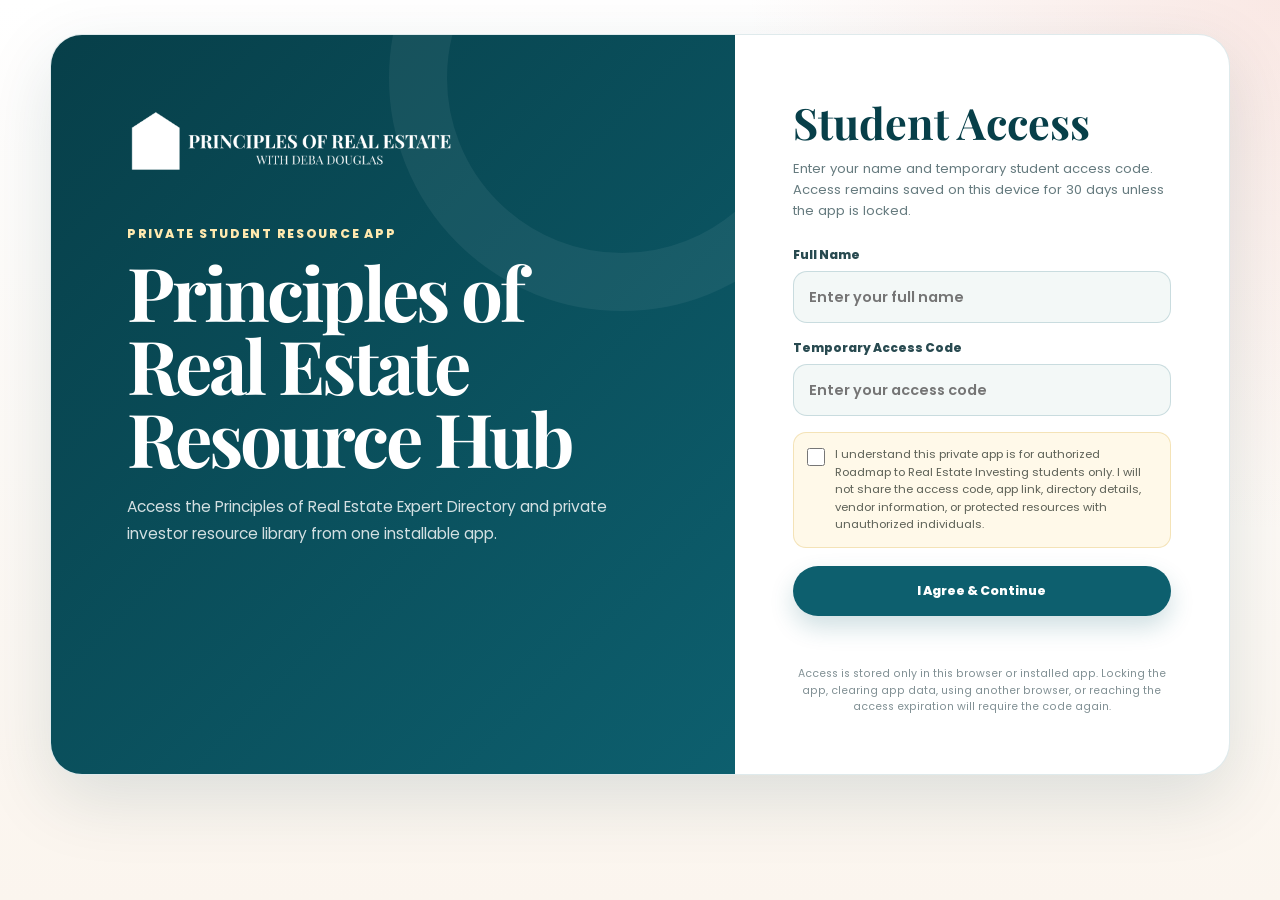
==== index.html @ 17d7c3e0 "Add files via upload" ====
<!DOCTYPE html>
<html lang="en">
<head>
  <meta charset="UTF-8">
  <meta name="viewport" content="width=device-width, initial-scale=1.0">
  <meta name="robots" content="noindex,nofollow,noarchive">
  <meta
    name="description"
    content="Private Principles of Real Estate expert directory and investor resource app."
  >
  <meta name="theme-color" content="#0d5f6e">
  <title>Principles of Real Estate Resource Hub</title>

  <link rel="manifest" href="./manifest.webmanifest">
  <link rel="apple-touch-icon" href="./icons/apple-touch-icon.png">
  <link rel="preconnect" href="https://fonts.googleapis.com">
  <link rel="preconnect" href="https://fonts.gstatic.com" crossorigin>
  <link
    href="https://fonts.googleapis.com/css2?family=Playfair+Display:wght@700&family=Poppins:wght@400;500;600;700;800&display=swap"
    rel="stylesheet"
  >
  <link rel="stylesheet" href="./app-shell.css">

  <style>
    * { box-sizing: border-box; }

    html { min-height: 100%; }

    body {
      min-height: 100vh;
      margin: 0;
      color: #17383d;
      font-family: "Poppins", Arial, sans-serif;
      background:
        radial-gradient(circle at top right, rgba(232, 160, 144, 0.24), transparent 34%),
        linear-gradient(180deg, #ffffff 0%, #fbf5ee 100%);
    }

    button,
    input {
      font: inherit;
    }

    button {
      -webkit-tap-highlight-color: transparent;
    }

    [hidden] {
      display: none !important;
    }

    .access-screen,
    .dashboard-screen {
      width: min(1180px, calc(100% - 28px));
      margin: 0 auto;
      padding: 34px 0 70px;
    }

    .access-card {
      display: grid;
      grid-template-columns: minmax(0, 0.9fr) minmax(320px, 0.65fr);
      overflow: hidden;
      min-height: 650px;
      border: 1px solid rgba(13, 95, 110, 0.13);
      border-radius: 32px;
      background: #ffffff;
      box-shadow: 0 24px 70px rgba(7, 63, 73, 0.13);
    }

    .access-intro {
      position: relative;
      overflow: hidden;
      padding: clamp(36px, 7vw, 76px);
      color: #ffffff;
      background: linear-gradient(135deg, #073f49, #0d5f6e);
    }

    .access-intro::after {
      content: "";
      position: absolute;
      width: 350px;
      height: 350px;
      top: -190px;
      right: -120px;
      border: 58px solid rgba(255, 255, 255, 0.06);
      border-radius: 50%;
    }

    .access-intro img {
      position: relative;
      z-index: 1;
      width: min(330px, 88%);
      max-height: 150px;
      margin-bottom: 42px;
      object-fit: contain;
      object-position: left center;
      filter: brightness(0) invert(1);
    }

    .access-eyebrow {
      position: relative;
      z-index: 1;
      margin: 0 0 13px;
      color: #ffe9af;
      font-size: 0.77rem;
      font-weight: 800;
      letter-spacing: 0.14em;
      text-transform: uppercase;
    }

    .access-intro h1 {
      position: relative;
      z-index: 1;
      max-width: 620px;
      margin: 0 0 18px;
      font-family: "Playfair Display", Georgia, serif;
      font-size: clamp(2.3rem, 5.8vw, 5rem);
      line-height: 0.98;
      letter-spacing: -0.04em;
    }

    .access-intro > p:last-of-type {
      position: relative;
      z-index: 1;
      max-width: 620px;
      margin: 0;
      color: rgba(255, 255, 255, 0.82);
      font-size: 0.97rem;
      line-height: 1.75;
    }

    .access-form-panel {
      display: flex;
      flex-direction: column;
      justify-content: center;
      padding: clamp(30px, 5vw, 58px);
    }

    .access-form-panel h2 {
      margin: 0 0 7px;
      color: #073f49;
      font-family: "Playfair Display", Georgia, serif;
      font-size: clamp(1.8rem, 4vw, 2.7rem);
    }

    .access-help {
      margin: 0 0 25px;
      color: #667b7f;
      font-size: 0.82rem;
      line-height: 1.6;
    }

    .form-field {
      display: grid;
      gap: 7px;
      margin-bottom: 16px;
    }

    .form-field label {
      color: #284a50;
      font-size: 0.75rem;
      font-weight: 800;
    }

    .form-field input {
      width: 100%;
      min-height: 52px;
      padding: 0 15px;
      border: 1px solid rgba(13, 95, 110, 0.18);
      border-radius: 14px;
      color: #17383d;
      background: #f3f8f7;
      outline: none;
      font-size: 0.9rem;
      font-weight: 600;
    }

    .form-field input:focus {
      border-color: #0d5f6e;
      background: #ffffff;
      box-shadow: 0 0 0 4px rgba(13, 95, 110, 0.08);
    }

    .agreement {
      display: grid;
      grid-template-columns: auto minmax(0, 1fr);
      gap: 10px;
      align-items: start;
      margin: 4px 0 18px;
      padding: 13px;
      border: 1px solid rgba(212, 160, 32, 0.25);
      border-radius: 13px;
      color: #5e6258;
      background: #fff9e9;
      font-size: 0.71rem;
      line-height: 1.55;
    }

    .agreement input {
      width: 18px;
      height: 18px;
      margin: 2px 0 0;
      accent-color: #0d5f6e;
    }

    .access-submit,
    .install-button {
      min-height: 50px;
      padding: 0 18px;
      border: 0;
      border-radius: 999px;
      cursor: pointer;
      font-size: 0.78rem;
      font-weight: 800;
    }

    .access-submit {
      width: 100%;
      color: #ffffff;
      background: #0d5f6e;
      box-shadow: 0 11px 25px rgba(13, 95, 110, 0.2);
    }

    .access-message {
      min-height: 22px;
      margin: 12px 0 0;
      color: #b14338;
      font-size: 0.72rem;
      font-weight: 700;
      text-align: center;
    }

    .access-security {
      margin: 16px 0 0;
      color: #829195;
      font-size: 0.67rem;
      line-height: 1.55;
      text-align: center;
    }

    .dashboard-hero {
      display: grid;
      grid-template-columns: minmax(0, 1fr) auto;
      gap: 28px;
      align-items: center;
      overflow: hidden;
      padding: clamp(34px, 6vw, 68px);
      border-radius: 32px;
      color: #ffffff;
      background: linear-gradient(135deg, #073f49, #0d5f6e);
      box-shadow: 0 22px 56px rgba(7, 63, 73, 0.13);
    }

    .dashboard-hero h1 {
      max-width: 760px;
      margin: 0 0 15px;
      font-family: "Playfair Display", Georgia, serif;
      font-size: clamp(2.2rem, 5.5vw, 5rem);
      line-height: 0.98;
      letter-spacing: -0.04em;
    }

    .dashboard-hero p {
      max-width: 760px;
      margin: 0;
      color: rgba(255, 255, 255, 0.82);
      line-height: 1.7;
    }

    .dashboard-hero img {
      width: min(310px, 28vw);
      max-height: 150px;
      object-fit: contain;
      filter: brightness(0) invert(1);
    }

    .dashboard-actions {
      display: flex;
      flex-wrap: wrap;
      gap: 9px;
      margin-top: 21px;
    }

    .install-button {
      color: #2f270d;
      background: #d4a020;
    }

    .dashboard-lock {
      min-height: 50px;
      padding: 0 18px;
      border: 1px solid rgba(255, 255, 255, 0.25);
      border-radius: 999px;
      color: #ffffff;
      background: rgba(255, 255, 255, 0.08);
      cursor: pointer;
      font-size: 0.78rem;
      font-weight: 800;
    }

    .module-grid {
      display: grid;
      grid-template-columns: repeat(2, minmax(0, 1fr));
      gap: 18px;
      margin-top: 22px;
    }

    .module-card {
      display: flex;
      min-height: 280px;
      flex-direction: column;
      padding: 29px;
      border: 1px solid rgba(13, 95, 110, 0.12);
      border-radius: 25px;
      color: #17383d;
      background: rgba(255, 255, 255, 0.96);
      box-shadow: 0 15px 42px rgba(7, 63, 73, 0.08);
      text-decoration: none;
      transition: transform 170ms ease, box-shadow 170ms ease;
    }

    .module-card:hover {
      transform: translateY(-3px);
      box-shadow: 0 20px 48px rgba(7, 63, 73, 0.12);
    }

    .module-icon {
      display: grid;
      width: 55px;
      height: 55px;
      place-items: center;
      margin-bottom: 27px;
      border-radius: 17px;
      color: #0d5f6e;
      background: #f3f8f7;
      font-size: 1.5rem;
      font-weight: 800;
    }

    .module-card h2 {
      margin: 0 0 9px;
      color: #073f49;
      font-family: "Playfair Display", Georgia, serif;
      font-size: clamp(1.55rem, 3vw, 2.25rem);
    }

    .module-card p {
      margin: 0;
      color: #667b7f;
      font-size: 0.84rem;
      line-height: 1.7;
    }

    .module-open {
      margin-top: auto;
      padding-top: 23px;
      color: #0d5f6e;
      font-size: 0.76rem;
      font-weight: 800;
    }

    .dashboard-disclaimer {
      margin-top: 22px;
    }

    @media (max-width: 840px) {
      .access-card {
        grid-template-columns: 1fr;
      }

      .access-intro {
        min-height: 420px;
      }

      .dashboard-hero {
        grid-template-columns: 1fr;
      }

      .dashboard-hero img {
        display: none;
      }
    }

    @media (max-width: 650px) {
      .access-screen,
      .dashboard-screen {
        width: min(100% - 14px, 1180px);
        padding-top: 8px;
      }

      .access-card,
      .dashboard-hero {
        border-radius: 23px;
      }

      .access-intro {
        min-height: 340px;
        padding: 30px 23px;
      }

      .access-intro img {
        width: 210px;
        margin-bottom: 30px;
      }

      .access-form-panel {
        padding: 29px 21px;
      }

      .module-grid {
        grid-template-columns: 1fr;
      }

      .module-card {
        min-height: 240px;
        padding: 23px;
      }
    }
  </style>

  <script src="./config.js"></script>
  <script src="./auth.js"></script>
</head>

<body>
  <main class="access-screen" id="accessScreen">
    <section class="access-card">
      <div class="access-intro">
        <img src="./assets/deba-logo.png" alt="Principles of Real Estate">
        <p class="access-eyebrow">Private Student Resource App</p>
        <h1>Principles of Real Estate Resource Hub</h1>
        <p>
          Access the Principles of Real Estate Expert Directory and private investor
          resource library from one installable app.
        </p>
      </div>

      <div class="access-form-panel">
        <h2>Student Access</h2>
        <p class="access-help">
          Enter your name and temporary student access code. Access remains saved on
          this device for 30 days unless the app is locked.
        </p>

        <form id="accessForm" novalidate>
          <div class="form-field">
            <label for="studentName">Full Name</label>
            <input
              id="studentName"
              name="studentName"
              type="text"
              autocomplete="name"
              placeholder="Enter your full name"
              required
            >
          </div>

          <div class="form-field">
            <label for="studentCode">Temporary Access Code</label>
            <input
              id="studentCode"
              name="studentCode"
              type="password"
              autocomplete="current-password"
              placeholder="Enter your access code"
              required
            >
          </div>

          <label class="agreement">
            <input id="legalAgreement" type="checkbox" required>
            <span>
              I understand this private app is for authorized Roadmap to Real Estate
              Investing students only. I will not share the access code, app link,
              directory details, vendor information, or protected resources with
              unauthorized individuals.
            </span>
          </label>

          <button class="access-submit" type="submit">I Agree &amp; Continue</button>
          <p class="access-message" id="accessMessage" role="alert"></p>
        </form>

        <p class="access-security">
          Access is stored only in this browser or installed app. Locking the app,
          clearing app data, using another browser, or reaching the access expiration
          will require the code again.
        </p>
      </div>
    </section>
  </main>

  <main class="dashboard-screen" id="dashboardScreen" hidden>
    <section class="dashboard-hero">
      <div>
        <p class="access-eyebrow">Authorized Student Resource App</p>
        <h1>Principles of Real Estate Resource Hub</h1>
        <p>
          Welcome, <strong data-authorized-name>Student</strong>. Open the expert directory
          or investor resource library below.
        </p>

        <div class="dashboard-actions">
          <button class="install-button" id="installButton" type="button" hidden>
            Install App
          </button>
          <button class="dashboard-lock" type="button" data-lock-app>
            🔒 Lock App
          </button>
        </div>
      </div>

      <img src="./assets/deba-logo.png" alt="">
    </section>

    <section class="module-grid" aria-label="Private app sections">
      <a class="module-card" href="./experts.html">
        <span class="module-icon" aria-hidden="true">★</span>
        <h2>Expert Directory</h2>
        <p>
          Search trusted real estate, financing, legal, insurance, property,
          renovation, and contractor contacts.
        </p>
        <span class="module-open">Open Expert Directory →</span>
      </a>

      <a class="module-card" href="./resources.html">
        <span class="module-icon" aria-hidden="true">⌘</span>
        <h2>Investor Resource Library</h2>
        <p>
          Access forms, funding tools, agreements, rehab documents, planning
          resources, and saved investor links.
        </p>
        <span class="module-open">Open Resource Library →</span>
      </a>
    </section>

    <aside class="pore-legal-notice dashboard-disclaimer">
      <p>
        <strong>Important:</strong> The professionals, vendors, links, documents, and
        resources inside this app are provided for general informational and referral
        purposes only. Conduct independent due diligence and obtain appropriate
        professional advice before relying on, hiring, paying, or entering into an
        agreement with any third party.
      </p>
    </aside>
  </main>

  <script>
    (function () {
      "use strict";

      const accessScreen = document.getElementById("accessScreen");
      const dashboardScreen = document.getElementById("dashboardScreen");
      const accessForm = document.getElementById("accessForm");
      const accessMessage = document.getElementById("accessMessage");
      const installButton = document.getElementById("installButton");

      function showDashboard() {
        accessScreen.hidden = true;
        dashboardScreen.hidden = false;
        window.POREAuth.revealProtectedPage();
      }

      function showAccess() {
        accessScreen.hidden = false;
        dashboardScreen.hidden = true;
      }

      if (window.POREAuth.isAuthorized()) {
        showDashboard();
      } else {
        showAccess();

        if (new URLSearchParams(location.search).get("locked") === "1") {
          accessMessage.textContent = "The app is locked. Enter the access code to continue.";
        }
      }

      accessForm.addEventListener("submit", async function (event) {
        event.preventDefault();
        accessMessage.textContent = "";

        const name = document.getElementById("studentName").value.trim();
        const code = document.getElementById("studentCode").value;
        const agreed = document.getElementById("legalAgreement").checked;

        if (!name) {
          accessMessage.textContent = "Please enter the student’s full name.";
          return;
        }

        if (!agreed) {
          accessMessage.textContent = "Please accept the private-use agreement.";
          return;
        }

        try {
          const valid = await window.POREAuth.verifyAccessCode(code);

          if (!valid) {
            accessMessage.textContent = "The access code is incorrect.";
            return;
          }

          window.POREAuth.saveSession(name);

          const next = new URLSearchParams(location.search).get("next");
          if (next === "experts.html" || next === "resources.html") {
            location.replace(`./${next}`);
            return;
          }

          showDashboard();
          document.getElementById("studentCode").value = "";
        } catch (error) {
          accessMessage.textContent = error.message || "The access code could not be checked.";
        }
      });

      document.querySelectorAll("[data-lock-app]").forEach(function (button) {
        button.addEventListener("click", window.POREAuth.lockApp);
      });

      let deferredInstallPrompt = null;

      window.addEventListener("beforeinstallprompt", function (event) {
        event.preventDefault();
        deferredInstallPrompt = event;
        installButton.hidden = false;
      });

      installButton.addEventListener("click", async function () {
        if (!deferredInstallPrompt) return;
        deferredInstallPrompt.prompt();
        await deferredInstallPrompt.userChoice;
        deferredInstallPrompt = null;
        installButton.hidden = true;
      });

      window.addEventListener("appinstalled", function () {
        deferredInstallPrompt = null;
        installButton.hidden = true;
      });
    })();
  </script>
</body>
</html>
---- app-shell.css ----
:root {
  --pore-teal: #0d5f6e;
  --pore-teal-dark: #073f49;
  --pore-gold: #d4a020;
  --pore-salmon: #e8a090;
  --pore-cream: #fbf5ee;
  --pore-white: #ffffff;
  --pore-ink: #17383d;
  --pore-muted: #667b7f;
  --pore-line: rgba(13, 95, 110, 0.15);
}

body.auth-pending > * {
  visibility: hidden !important;
}

.pore-appbar {
  position: sticky;
  top: 0;
  z-index: 10000;
  width: 100%;
  border-bottom: 1px solid var(--pore-line);
  background: rgba(255, 255, 255, 0.96);
  box-shadow: 0 8px 24px rgba(7, 63, 73, 0.07);
  backdrop-filter: blur(14px);
}

.pore-appbar-inner {
  display: flex;
  width: min(1440px, calc(100% - 28px));
  min-height: 72px;
  align-items: center;
  justify-content: space-between;
  gap: 16px;
  margin: 0 auto;
}

.pore-brand {
  display: inline-flex;
  min-width: 0;
  align-items: center;
  gap: 11px;
  color: var(--pore-teal-dark);
  text-decoration: none;
}

.pore-brand img {
  width: 150px;
  max-height: 54px;
  object-fit: contain;
  object-position: left center;
}

.pore-brand-text {
  display: grid;
  gap: 1px;
}

.pore-brand-title {
  font-size: 0.82rem;
  font-weight: 800;
  line-height: 1.2;
}

.pore-brand-subtitle {
  color: var(--pore-muted);
  font-size: 0.67rem;
  font-weight: 600;
}

.pore-app-actions {
  display: flex;
  align-items: center;
  justify-content: flex-end;
  gap: 8px;
}

.pore-nav-link,
.pore-lock-button {
  display: inline-flex;
  min-height: 40px;
  align-items: center;
  justify-content: center;
  gap: 6px;
  padding: 0 13px;
  border: 1px solid var(--pore-line);
  border-radius: 999px;
  color: var(--pore-teal-dark);
  background: var(--pore-white);
  cursor: pointer;
  font-family: "Poppins", Arial, sans-serif;
  font-size: 0.72rem;
  font-weight: 800;
  text-decoration: none;
  transition: transform 160ms ease, background 160ms ease;
}

.pore-nav-link:hover,
.pore-lock-button:hover {
  transform: translateY(-1px);
  background: #f1f7f6;
}

.pore-lock-button {
  color: #ffffff;
  border-color: var(--pore-teal);
  background: var(--pore-teal);
}

.pore-legal-notice {
  margin: 20px 0 4px;
  padding: 19px 20px;
  border: 1px solid rgba(212, 160, 32, 0.3);
  border-left: 5px solid var(--pore-gold);
  border-radius: 17px;
  color: #55594f;
  background: #fff9e9;
  font-family: "Poppins", Arial, sans-serif;
  font-size: 0.78rem;
  line-height: 1.65;
}

.pore-legal-notice strong {
  color: #72520b;
}

.pore-legal-notice p {
  margin: 0;
}

.pore-legal-notice p + p {
  margin-top: 8px;
}

@media (max-width: 760px) {
  .pore-appbar-inner {
    width: min(100% - 14px, 1440px);
    min-height: 62px;
    gap: 7px;
  }

  .pore-brand img {
    width: 118px;
    max-width: 34vw;
  }

  .pore-brand-text {
    display: none;
  }

  .pore-app-actions {
    gap: 5px;
  }

  .pore-nav-link,
  .pore-lock-button {
    min-height: 36px;
    padding: 0 9px;
    font-size: 0.64rem;
  }

  .pore-nav-link.resources-link {
    display: none;
  }

  .pore-legal-notice {
    padding: 16px;
    font-size: 0.73rem;
  }
}

@media print {
  .pore-appbar {
    display: none !important;
  }
}
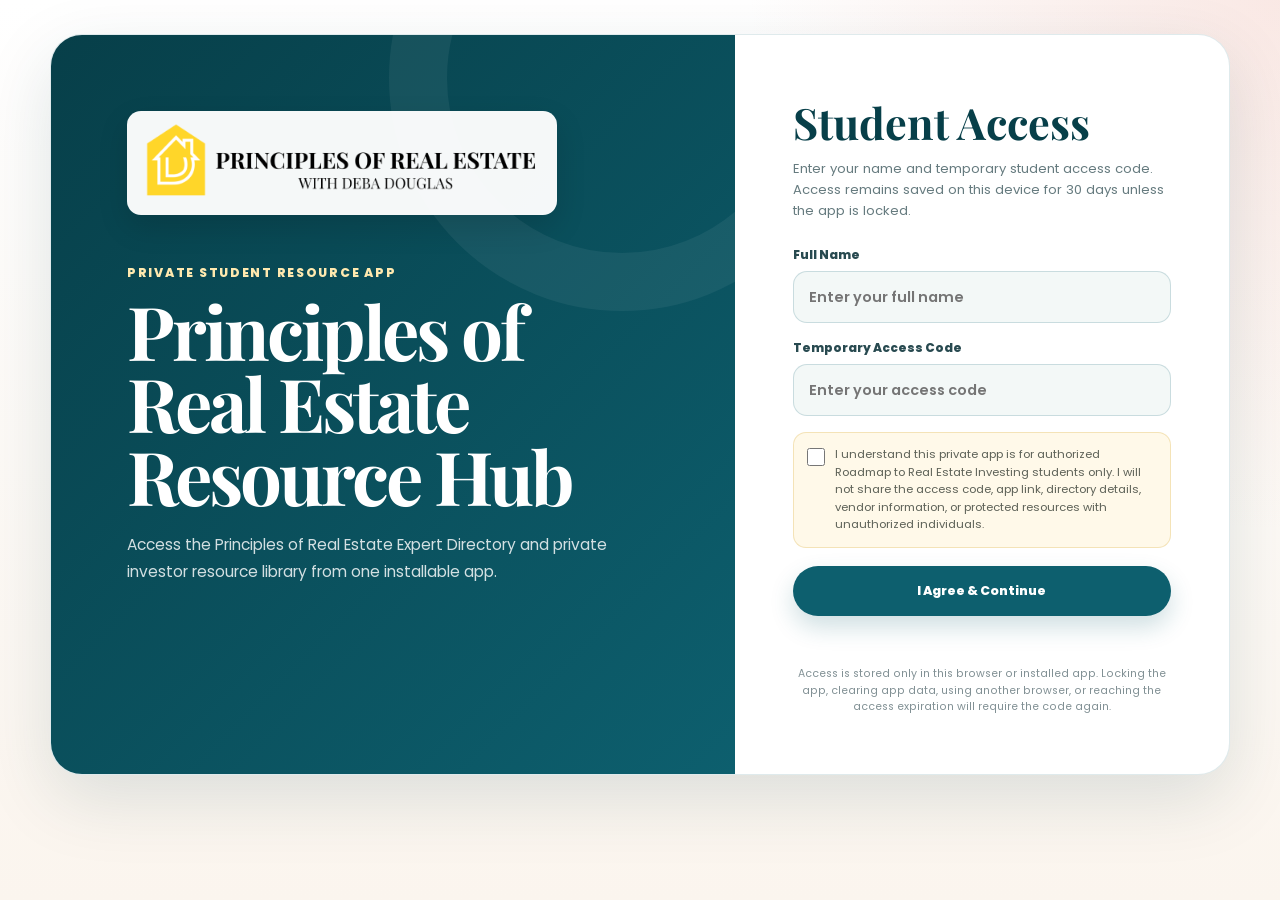
==== commit 22ff6ce9: "Add files via upload" ====
--- a/index.html
+++ b/index.html
@@ -89,12 +89,15 @@
     .access-intro img {
       position: relative;
       z-index: 1;
-      width: min(330px, 88%);
+      width: min(430px, 96%);
       max-height: 150px;
       margin-bottom: 42px;
+      padding: 12px 14px;
+      border-radius: 14px;
       object-fit: contain;
       object-position: left center;
-      filter: brightness(0) invert(1);
+      background: rgba(255, 255, 255, 0.96);
+      box-shadow: 0 12px 30px rgba(0, 0, 0, 0.13);
     }
 
     .access-eyebrow {
@@ -268,10 +271,13 @@
     }
 
     .dashboard-hero img {
-      width: min(310px, 28vw);
+      width: min(430px, 34vw);
       max-height: 150px;
+      padding: 12px 14px;
+      border-radius: 14px;
       object-fit: contain;
-      filter: brightness(0) invert(1);
+      background: rgba(255, 255, 255, 0.96);
+      box-shadow: 0 12px 30px rgba(0, 0, 0, 0.13);
     }
 
     .dashboard-actions {
@@ -399,7 +405,7 @@
       }
 
       .access-intro img {
-        width: 210px;
+        width: min(100%, 360px);
         margin-bottom: 30px;
       }
 
--- a/app-shell.css
+++ b/app-shell.css
@@ -45,7 +45,7 @@
 }
 
 .pore-brand img {
-  width: 150px;
+  width: 220px;
   max-height: 54px;
   object-fit: contain;
   object-position: left center;
@@ -140,8 +140,8 @@
   }
 
   .pore-brand img {
-    width: 118px;
-    max-width: 34vw;
+    width: 150px;
+    max-width: 42vw;
   }
 
   .pore-brand-text {
